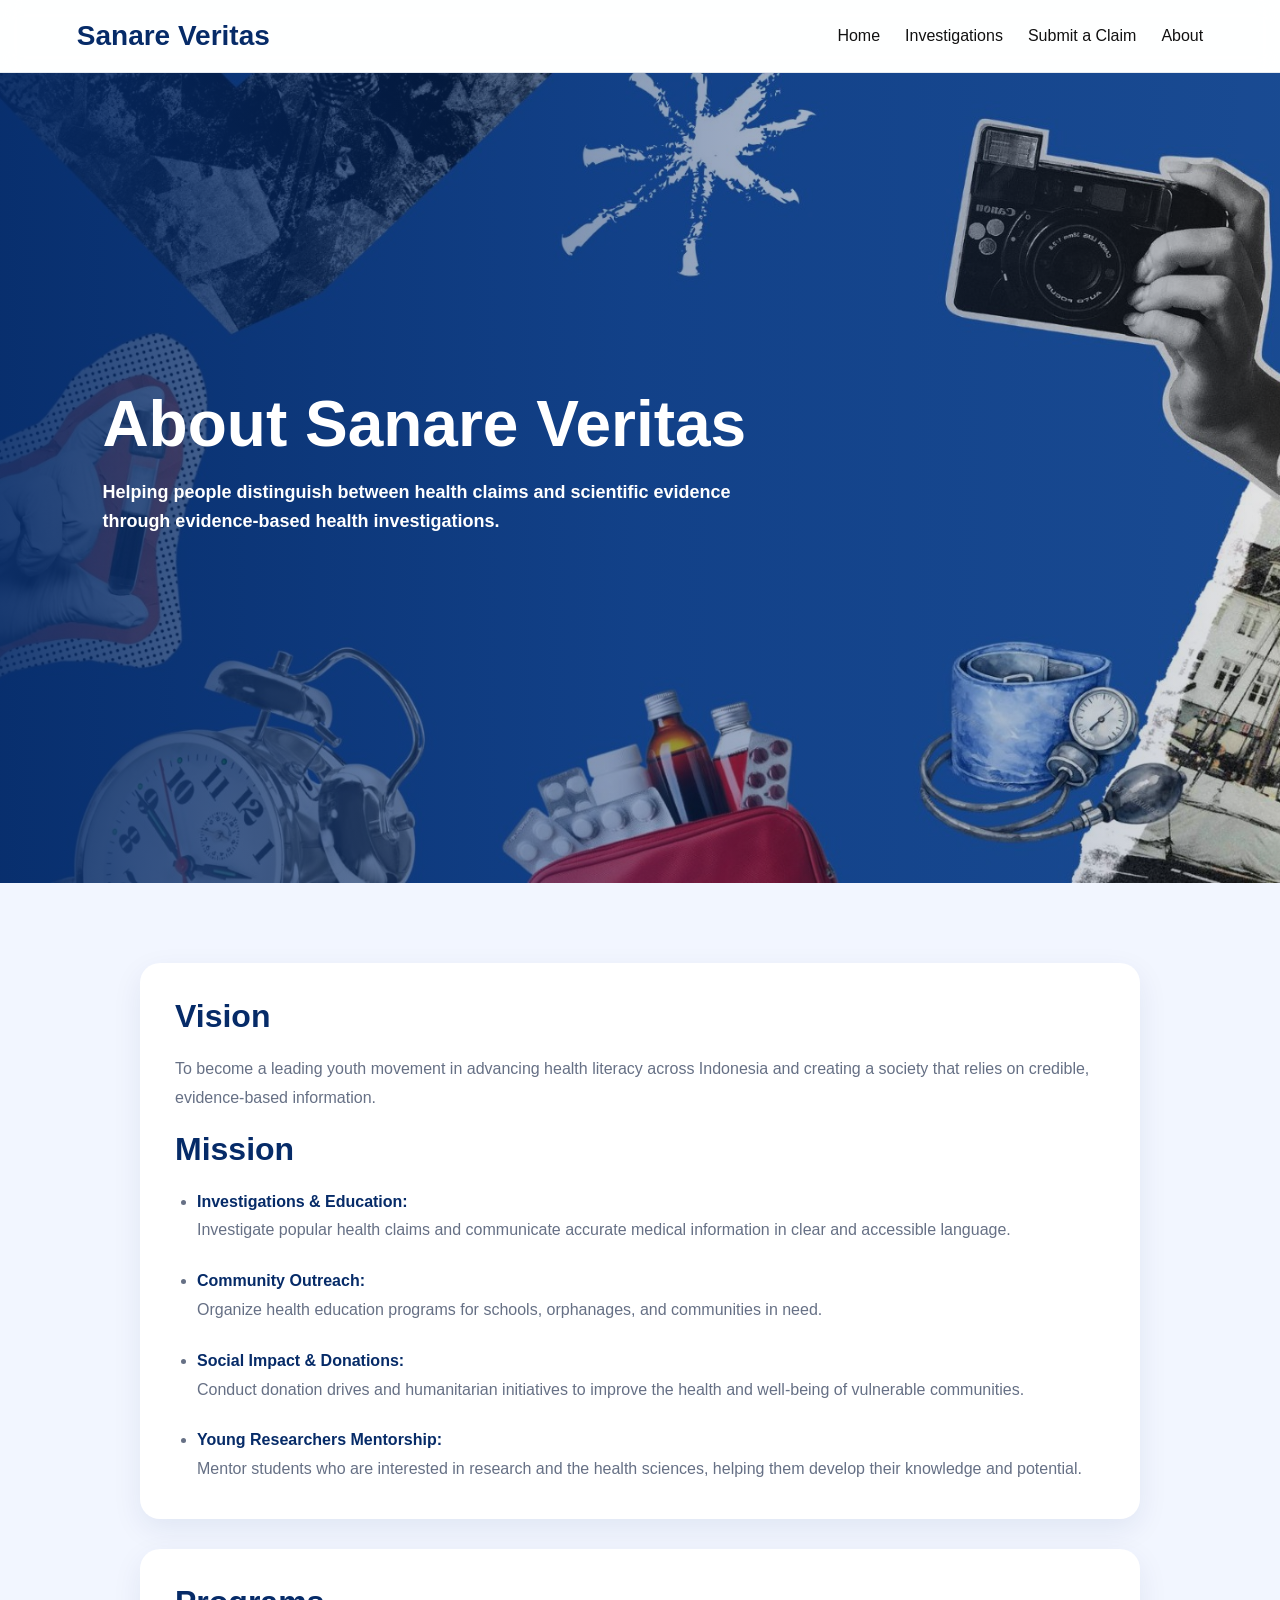
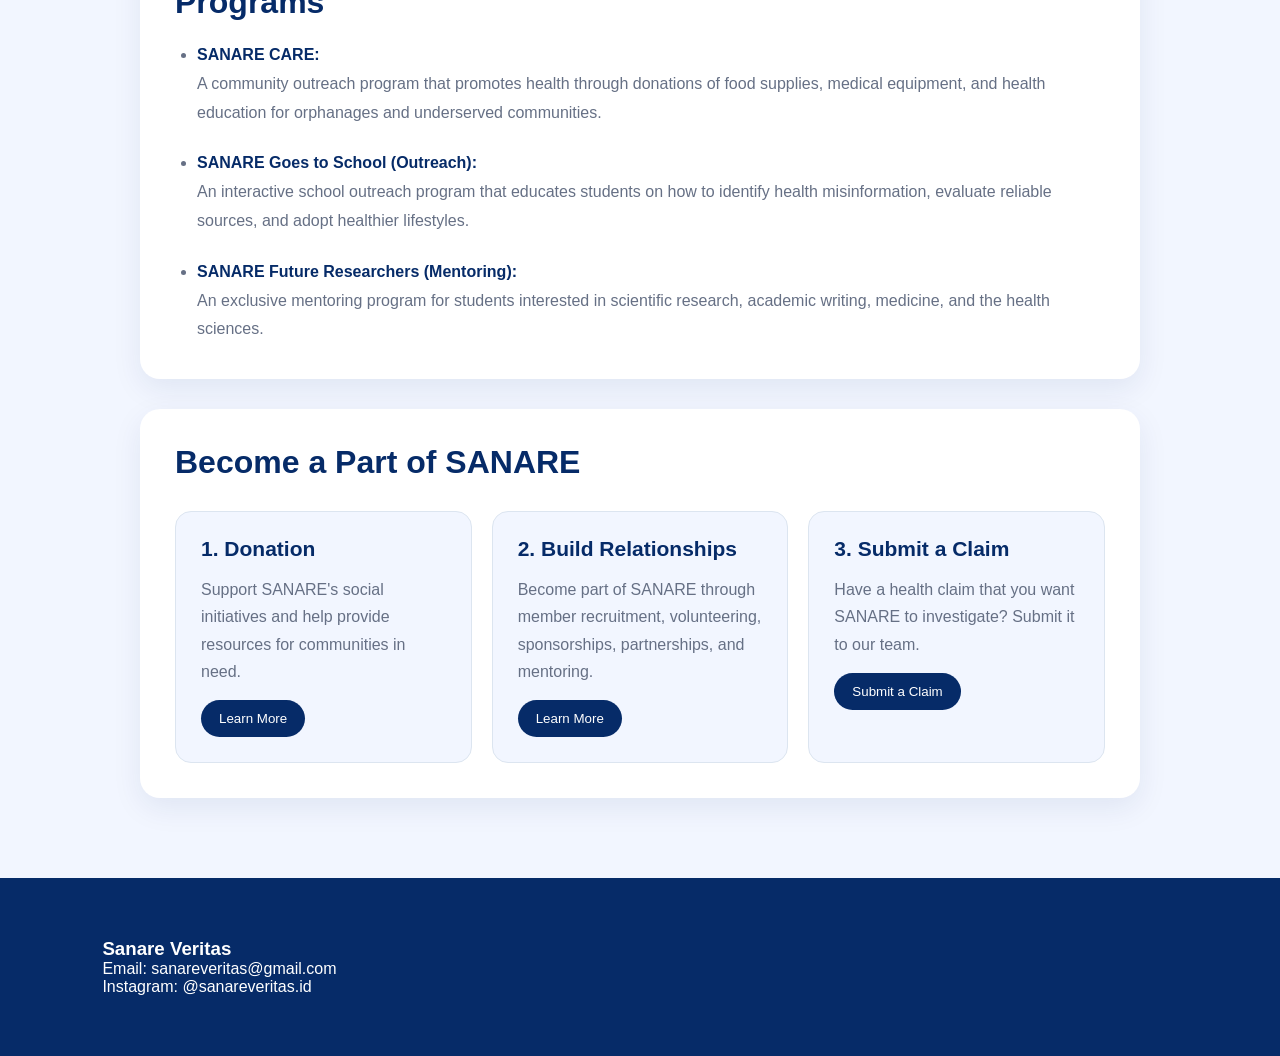
==== en/about.html @ 3969fbb6 "Merge 78046a35887aaabdb91041d71debe94c74459036 into 4fbbf6a1443d16c2fba03d0365af01596f315099" ====
<!DOCTYPE html>
<html lang="en">

<head>
    <meta charset="UTF-8">
    <meta name="viewport" content="width=device-width, initial-scale=1.0">
    <title>About - Sanare Veritas</title>
    <link rel="stylesheet" href="../assets/css/style.css">
</head>

<body>



<!-- NAVBAR -->
<header>
    <h1 class="logo">Sanare Veritas</h1>

    <nav>
        <a href="index.html">Home</a>
        <a href="investigations.html">Investigations</a>
        <a href="submit-a-claim.html">Submit a Claim</a>
        <a href="about.html">About</a>
    </nav>
</header>


<!-- HERO -->
<section class="about-page">

    <div class="about-content">

        <h2>About Sanare Veritas</h2>

        <p>
            <b>
                Helping people distinguish between health claims and scientific
                evidence through evidence-based health investigations.
            </b>
        </p>

    </div>

</section>


<!-- ABOUT CONTENT -->
<section class="about-details">


    <!-- VISION + MISSION -->
    <div class="about-item">

        <h2>Vision</h2>

        <p>
            To become a leading youth movement in advancing health literacy
            across Indonesia and creating a society that relies on credible,
            evidence-based information.
        </p>

        <br>

        <h2>Mission</h2>

        <ul class="about-list">

            <li>
                <strong>Investigations & Education:</strong><br>
                Investigate popular health claims and communicate accurate
                medical information in clear and accessible language.
            </li>

            <li>
                <strong>Community Outreach:</strong><br>
                Organize health education programs for schools, orphanages,
                and communities in need.
            </li>

            <li>
                <strong>Social Impact & Donations:</strong><br>
                Conduct donation drives and humanitarian initiatives to improve
                the health and well-being of vulnerable communities.
            </li>

            <li>
                <strong>Young Researchers Mentorship:</strong><br>
                Mentor students who are interested in research and the health
                sciences, helping them develop their knowledge and potential.
            </li>

        </ul>

    </div>


    <!-- PROGRAMS -->
    <div class="about-item">

        <h2>Programs</h2>

        <ul class="about-list">

            <li>
                <strong>SANARE CARE:</strong><br>
                A community outreach program that promotes health through
                donations of food supplies, medical equipment, and health
                education for orphanages and underserved communities.
            </li>

            <li>
                <strong>SANARE Goes to School (Outreach):</strong><br>
                An interactive school outreach program that educates students
                on how to identify health misinformation, evaluate reliable
                sources, and adopt healthier lifestyles.
            </li>

            <li>
                <strong>SANARE Future Researchers (Mentoring):</strong><br>
                An exclusive mentoring program for students interested in
                scientific research, academic writing, medicine, and the
                health sciences.
            </li>

        </ul>

    </div>


    <!-- BECOME A PART -->
    <div class="about-item become-section">

        <h2>Become a Part of SANARE</h2>

        <div class="become-grid">


            <!-- DONATION -->
            <div class="become-card">

                <h3>1. Donation</h3>

                <p>
                    Support SANARE's social initiatives and help provide
                    resources for communities in need.
                </p>

                <a href="donation.html">
                    <button>Learn More</button>
                </a>

            </div>


            <!-- BUILD RELATIONSHIPS -->
            <div class="become-card">

                <h3>2. Build Relationships</h3>

                <p>
                    Become part of SANARE through member recruitment,
                    volunteering, sponsorships, partnerships, and mentoring.
                </p>

                <a href="relationships.html">
                    <button>Learn More</button>
                </a>

            </div>


            <!-- Submit a Claim -->
            <div class="become-card">

                <h3>3. Submit a Claim</h3>

                <p>
                    Have a health claim that you want SANARE to investigate?
                    Submit it to our team.
                </p>

                <a href="submit-a-claim.html">
                    <button>Submit a Claim</button>
                </a>

            </div>


        </div>

    </div>


</section>


<!-- FOOTER -->
<footer>

    <h3>Sanare Veritas</h3>

    <p>Email: sanareveritas@gmail.com</p>

    <p>Instagram: @sanareveritas.id</p>

</footer>


</body>
</html>
---- assets/css/style.css ----
* {
    margin: 0;
    padding: 0;
    box-sizing: border-box;
    font-family: Arial, sans-serif;
}

:root {
    --navy: #062B68;
    --blue: #4C7C9B;
    --light-blue: #F2F6FF;
    --white: #FFFFFF;
    --black: #111111;
    --gray: #667085;
}

html {
    scroll-behavior: smooth;
}

body {
    background: var(--light-blue);
    color: var(--black);
    overflow-x: hidden;
}


/* =========================================================
   NAVBAR
========================================================= */

header {
    position: sticky;
    top: 0;
    z-index: 1000;

    display: flex;
    justify-content: space-between;
    align-items: center;

    padding: 20px 6%;

    background: rgba(255, 255, 255, 0.93);
    backdrop-filter: blur(10px);

    border-bottom: 1px solid #e5eaf0;
}

.logo {
    font-size: 28px;
    font-weight: 700;
    color: var(--navy);
}

nav {
    display: flex;
    gap: 25px;
}

nav a {
    text-decoration: none;
    color: var(--black);
    font-weight: 500;
    transition: 0.3s ease;
}

nav a:hover {
    color: var(--blue);
}

#header-placeholder {
    min-height: 90px;
}


/* =========================================================
   HOME — HERO
========================================================= */

.hero {
    min-height: 90vh;

    position: relative;

    display: flex;
    align-items: center;

    padding: 80px 8%;

    background:
        linear-gradient(
            90deg,
            rgba(6, 43, 104, 0.9),
            rgba(6, 43, 104, 0.45),
            rgba(0, 0, 0, 0.1)
        ),
        url("../images/hero-banner.jpeg") center / cover no-repeat;

    overflow: hidden;

    margin-bottom: 50px;
}

.hero-content {
    position: relative;
    z-index: 2;

    max-width: 700px;

    text-align: left;

    color: white;

    animation: heroText 1s ease-out;
}

.hero-content h2 {
    font-size: 64px;
    line-height: 1.05;
    margin-bottom: 20px;
}

.hero-content p {
    font-size: 18px;
    line-height: 1.6;
    margin-bottom: 30px;
    color: white;
}

.btn {
    display: inline-block;

    padding: 13px 23px;

    background: var(--navy);
    color: white;

    text-decoration: none;

    border-radius: 999px;

    font-weight: bold;

    transition: 0.3s ease;
}

.btn:hover {
    background: #0E449C;
    transform: translateY(-3px);
}

@keyframes heroText {
    from {
        opacity: 0;
        transform: translateY(40px);
    }

    to {
        opacity: 1;
        transform: translateY(0);
    }
}


/* =========================================================
   LARGE CARD
========================================================= */

.card-large {
    width: 100%;
    max-width: 1100px;

    min-height: 280px;

    margin: 20px auto 30px;

    padding: 35px;

    display: flex;
    align-items: center;

    gap: 40px;

    background: var(--white);

    border-radius: 20px;

    box-shadow:
        0 10px 30px rgba(6, 43, 104, 0.08);

    transition:
        transform 0.5s ease,
        box-shadow 0.5s ease;
}

.card-large:hover {
    transform: translateY(-10px) scale(1.01);

    box-shadow:
        0 20px 45px rgba(6, 43, 104, 0.18);
}

.card-large img {
    width: 350px;
    height: 230px;

    object-fit: cover;

    border-radius: 15px;

    flex-shrink: 0;

    transition: transform 0.5s ease;
}

.card-large:hover img {
    transform: scale(1.03);
}

.card-large h3 {
    font-size: 30px;
    line-height: 1.25;

    margin-bottom: 15px;

    color: var(--navy);
}

.card-large p {
    color: var(--gray);

    line-height: 1.7;

    margin-bottom: 20px;
}

.card-large button {
    padding: 12px 20px;

    background: var(--navy);
    color: white;

    border: none;
    border-radius: 999px;

    cursor: pointer;

    transition: 0.3s ease;
}

.card-large button:hover {
    background: var(--blue);
    transform: translateY(-2px);
}


/* =========================================================
   PRINCIPLES
========================================================= */

.principles {
    padding-left: 22px;
}

.principles li {
    margin-bottom: 18px;

    line-height: 1.7;

    color: var(--gray);
}


/* =========================================================
   INVESTIGATIONS
========================================================= */

.investigations {
    width: 90%;
    max-width: 1200px;

    margin: 70px auto;

    padding: 40px;

    background: #E8F0FA;

    border-radius: 25px;
}

.grid {
    display: grid;

    grid-template-columns: repeat(2, minmax(0, 1fr));

    gap: 30px;

    max-width: 1100px;

    margin: 0 auto;
}

.card {
    background: var(--white);

    border-radius: 18px;

    overflow: hidden;

    box-shadow:
        0 8px 20px rgba(6, 43, 104, 0.08);

    transition:
        transform 0.5s ease,
        box-shadow 0.5s ease;
}

.card:hover {
    transform: translateY(-10px) scale(1.02);

    box-shadow:
        0 20px 40px rgba(6, 43, 104, 0.18);
}

.card img {
    width: 100%;
    height: 210px;

    object-fit: cover;

    display: block;
}

.card-content {
    padding: 25px;
}

.card h3 {
    font-size: 20px;

    line-height: 1.4;

    margin-bottom: 12px;

    color: var(--navy);
}

.card p {
    font-size: 15px;

    color: var(--gray);

    line-height: 1.6;

    margin: 0;
}

.card-link {
    display: block;

    text-decoration: none;

    color: inherit;
}

.card-link .card-large {
    cursor: pointer;
}


/* =========================================================
   HOME — FEATURED
========================================================= */

.featured {
    width: 90%;
    max-width: 1200px;

    margin: 80px auto;
}

.featured h2 {
    font-size: 40px;

    margin-bottom: 30px;

    color: var(--navy);

    padding-left: 35px;
}


/* =========================================================
   ABOUT — HERO
   SAME AS HOME
========================================================= */

.about-page {
    min-height: 90vh;

    position: relative;

    display: flex;
    align-items: center;

    padding: 80px 8%;

    background:
        linear-gradient(
            90deg,
            rgba(6, 43, 104, 0.9),
            rgba(6, 43, 104, 0.45),
            rgba(0, 0, 0, 0.1)
        ),
        url("../images/hero-banner.jpeg") center / cover no-repeat;

    overflow: hidden;
}

.about-content {
    position: relative;
    z-index: 2;

    max-width: 700px;

    text-align: left;

    color: white;

    animation: heroText 1s ease-out;
}

.about-content h2 {
    font-size: 64px;

    line-height: 1.05;

    margin-bottom: 20px;
}

.about-content p {
    font-size: 18px;

    line-height: 1.6;

    margin-bottom: 30px;

    color: white;
}


/* =========================================================
   ABOUT — CONTENT BOXES
========================================================= */

.about-details {
    width: 90%;
    max-width: 1000px;

    margin: 80px auto;

    display: flex;
    flex-direction: column;

    gap: 30px;
}

.about-item {
    background: var(--white);

    padding: 35px;

    border-radius: 20px;

    box-shadow:
        0 10px 30px rgba(6, 43, 104, 0.08);

    transition:
        transform 0.4s ease,
        box-shadow 0.4s ease;
}

.about-item:hover {
    transform: translateY(-5px);

    box-shadow:
        0 18px 35px rgba(6, 43, 104, 0.14);
}

.about-item h2 {
    font-size: 32px;

    margin-bottom: 20px;

    color: var(--navy);
}

.about-item p {
    margin: 0;

    line-height: 1.8;

    color: var(--gray);
}

.about-list {
    padding-left: 22px;
}

.about-list li {
    margin-bottom: 22px;

    line-height: 1.8;

    color: var(--gray);
}

.about-list li:last-child {
    margin-bottom: 0;
}

.about-list strong {
    color: var(--navy);
}


/* =========================================================
   BECOME A PART OF SANARE
========================================================= */

.become-section h2 {
    margin-bottom: 30px;
}

.become-grid {
    display: grid;

    grid-template-columns: repeat(3, 1fr);

    gap: 20px;
}

.become-card {
    padding: 25px;

    background: var(--light-blue);

    border-radius: 16px;

    border: 1px solid #dce5f0;

    transition:
        transform 0.4s ease,
        box-shadow 0.4s ease;
}

.become-card:hover {
    transform: translateY(-5px);

    box-shadow:
        0 12px 25px rgba(6, 43, 104, 0.12);
}

.become-card h3 {
    font-size: 21px;

    margin-bottom: 15px;

    color: var(--navy);
}

.become-card p {
    line-height: 1.7;

    color: var(--gray);
}

.become-card button {
    margin-top: 15px;

    padding: 11px 18px;

    background: var(--navy);

    color: white;

    border: none;

    border-radius: 999px;

    cursor: pointer;

    transition: 0.3s ease;
}

.become-card button:hover {
    background: var(--blue);

    transform: translateY(-2px);
}


/* =========================================================
   SUBMIT A CLAIM
========================================================= */

.submit-section {
    width: 90%;
    max-width: 800px;

    margin: auto;

    padding: 100px 0;
}

.submit-section h2 {
    font-size: 48px;

    margin-bottom: 20px;

    color: var(--navy);
}

.submit-section p {
    color: var(--gray);

    margin-bottom: 40px;

    line-height: 1.7;
}

.claim-form {
    display: flex;

    flex-direction: column;

    gap: 20px;
}

.claim-form label {
    font-weight: 600;

    color: var(--navy);
}

.claim-form input,
.claim-form textarea {
    width: 100%;

    padding: 15px;

    border: 1px solid #d7dee8;

    border-radius: 12px;

    font-size: 16px;

    background: white;
}

.claim-form textarea {
    min-height: 150px;

    resize: vertical;
}

.claim-form button {
    width: fit-content;

    padding: 14px 24px;

    background: var(--navy);

    color: white;

    border: none;

    border-radius: 999px;

    cursor: pointer;
}

.claim-form button:hover {
    background: var(--blue);
}


/* =========================================================
   ARTICLE
========================================================= */

.article {
    width: 90%;
    max-width: 900px;

    margin: 60px auto;
}

.article h1 {
    font-size: 52px;

    line-height: 1.2;

    margin-bottom: 20px;

    color: var(--navy);
}

.article-meta {
    display: flex;

    gap: 20px;

    color: var(--gray);

    font-size: 15px;

    margin-bottom: 10px;
}

.editor {
    color: var(--gray);

    margin-bottom: 30px;
}

.article-image {
    width: 100%;

    border-radius: 18px;

    margin-bottom: 40px;
}

.article h2 {
    font-size: 34px;

    margin-bottom: 20px;

    color: var(--navy);
}

.article p {
    font-size: 18px;

    line-height: 1.8;

    color: #333;
}

mark {
    background: #DCEBFA;

    color: var(--navy);

    padding: 2px 4px;

    border-radius: 4px;
}


/* =========================================================
   FOOTER
========================================================= */

footer {
    margin-top: 80px;

    padding: 60px 8%;

    background: var(--navy);

    color: white;
}


/* =========================================================
   MOBILE
========================================================= */

@media (max-width: 768px) {

    header {
        flex-direction: column;

        gap: 15px;

        padding: 20px;
    }

    nav {
        gap: 15px;

        flex-wrap: wrap;

        justify-content: center;
    }


    /* HOME */

    .hero {
        min-height: 75vh;

        padding: 50px 25px;
    }

    .hero-content h2 {
        font-size: 40px;
    }

    .hero-content p {
        font-size: 16px;
    }


    /* LARGE CARD */

    .card-large {
        flex-direction: column;

        padding: 25px;

        gap: 25px;
    }

    .card-large img {
        width: 100%;

        height: 250px;
    }

    .card-large h3 {
        font-size: 25px;
    }


    /* INVESTIGATIONS */

    .investigations {
        width: 92%;

        padding: 25px;

        margin: 60px auto;
    }

    .grid {
        grid-template-columns: 1fr;
    }

    .card img {
        height: 220px;
    }


    /* ABOUT */

    .about-page {
        min-height: 75vh;

        padding: 50px 25px;
    }

    .about-content h2 {
        font-size: 40px;
    }

    .about-content p {
        font-size: 16px;
    }

    .about-details {
        width: 92%;

        margin: 60px auto;
    }

    .about-item {
        padding: 25px;
    }

    .about-item h2 {
        font-size: 26px;
    }

    .become-grid {
        grid-template-columns: 1fr;
    }


    /* FEATURED */

    .featured h2 {
        font-size: 32px;
        padding-left: 25px;
    }


    /* SUBMIT CLAIM */

    .submit-section {
        width: 90%;

        padding: 70px 0;
    }

    .submit-section h2 {
        font-size: 38px;
    }


    /* ARTICLE */

    .article {
        width: 90%;
    }

    .article h1 {
        font-size: 36px;
    }

    .article-meta {
        flex-direction: column;

        gap: 5px;
    }

    .article h2 {
        font-size: 26px;
    }

    .article p {
        font-size: 16px;
    }
}
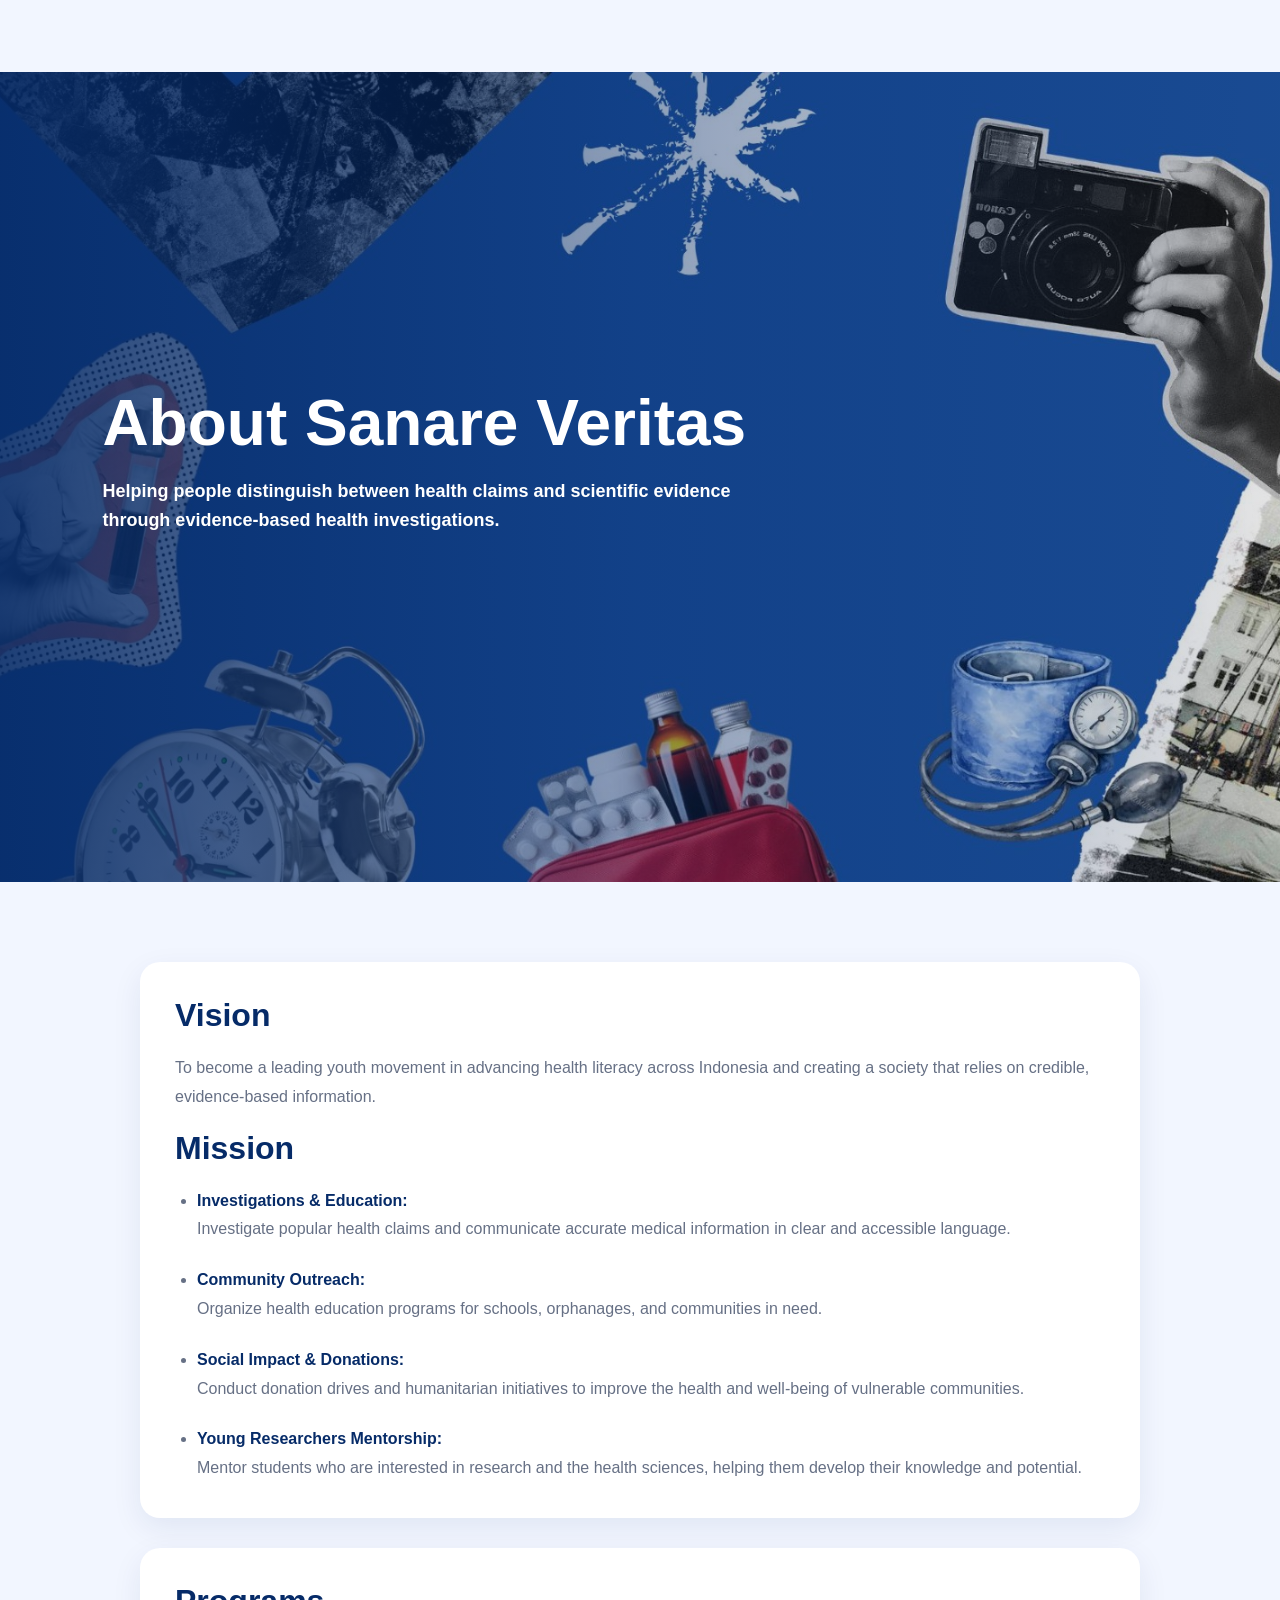
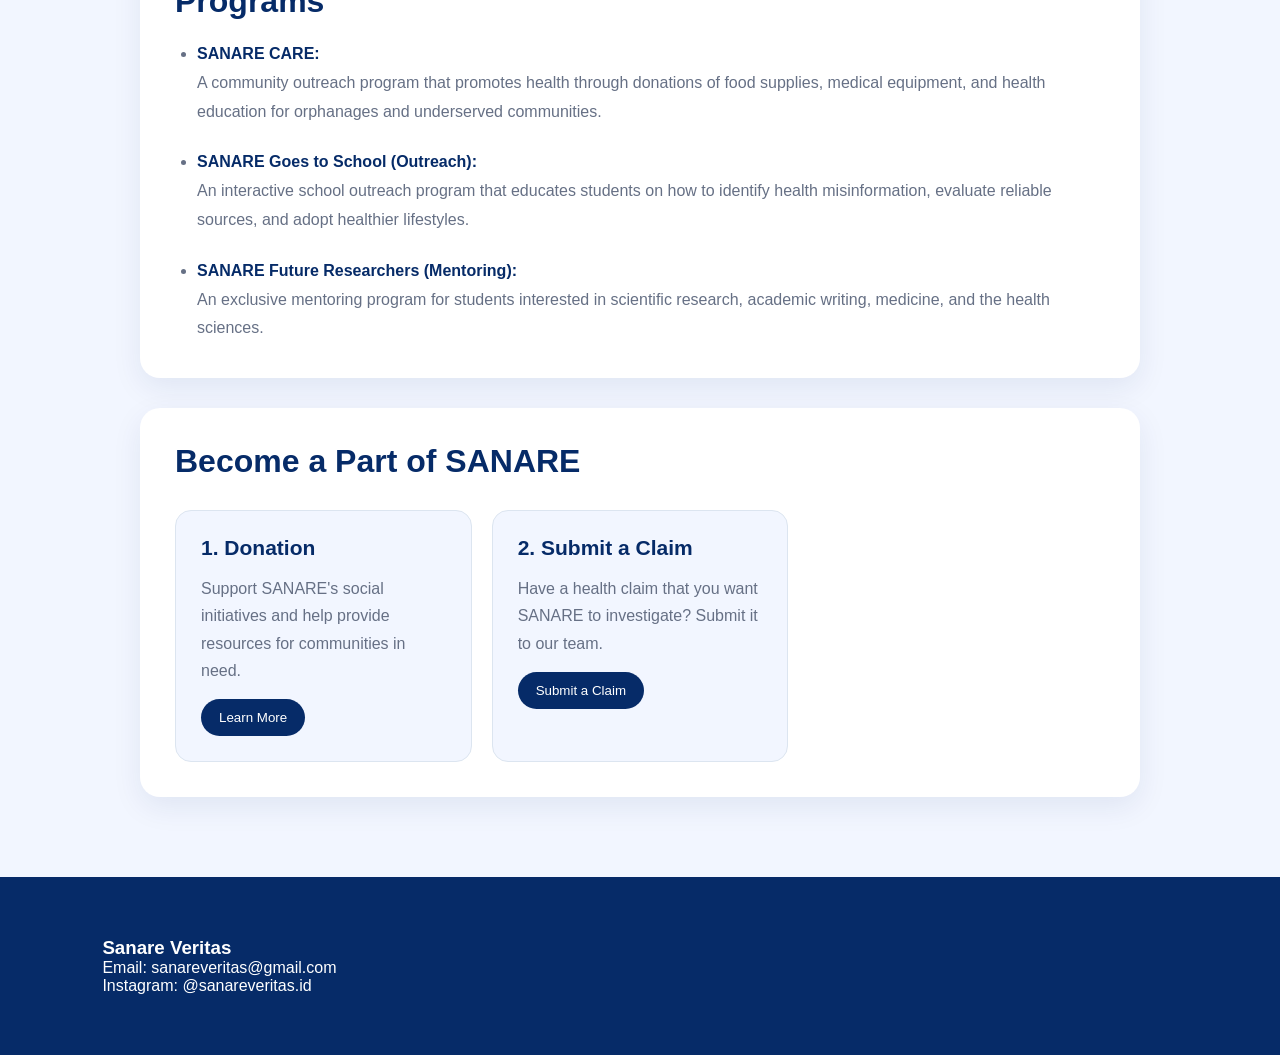
==== commit 44d7629e: "Merge pull request #20 from KucingJalanan12/main Cleaned up all CSS, website almost ready to launch" ====
--- a/en/about.html
+++ b/en/about.html
@@ -13,17 +13,8 @@
 
 
 <!-- NAVBAR -->
-<header>
-    <h1 class="logo">Sanare Veritas</h1>
-
-    <nav>
-        <a href="index.html">Home</a>
-        <a href="investigations.html">Investigations</a>
-        <a href="submit-a-claim.html">Submit a Claim</a>
-        <a href="about.html">About</a>
-    </nav>
-</header>
-
+<div id="header-placeholder"></div>
+<script src="../assets/js/header-loader.js"></script>
 
 <!-- HERO -->
 <section class="about-page">
@@ -137,7 +128,6 @@
 
             <!-- DONATION -->
             <div class="become-card">
-
                 <h3>1. Donation</h3>
 
                 <p>
@@ -148,31 +138,27 @@
                 <a href="donation.html">
                     <button>Learn More</button>
                 </a>
-
-            </div>
-
-
-            <!-- BUILD RELATIONSHIPS -->
-            <div class="become-card">
-
-                <h3>2. Build Relationships</h3>
-
-                <p>
-                    Become part of SANARE through member recruitment,
-                    volunteering, sponsorships, partnerships, and mentoring.
-                </p>
-
-                <a href="relationships.html">
+            </div>
+
+
+            <!-- BUILD RELATIONSHIPS
+            <div class="become-card">
+                <h3>2. Partner with SANARE</h3>
+
+                <p>
+                    TBA
+                </p>
+
+                <a href="partnership.html">
                     <button>Learn More</button>
                 </a>
-
-            </div>
+            </div>
+        -->
 
 
             <!-- Submit a Claim -->
             <div class="become-card">
-
-                <h3>3. Submit a Claim</h3>
+                <h3>2. Submit a Claim</h3> <!-- dont' forget to change to 3-->
 
                 <p>
                     Have a health claim that you want SANARE to investigate?
@@ -182,9 +168,35 @@
                 <a href="submit-a-claim.html">
                     <button>Submit a Claim</button>
                 </a>
-
-            </div>
-
+            </div>
+
+            <!-- Sponsor
+            <div class="become-card">
+                <h3>4. Sponsor SANARE</h3>
+                
+                <p>
+                    TBA
+                </p>
+
+                <a href="sponsor.html">
+                    <button>Sponsor Us</button>
+                </a>
+            </div>
+        -->
+
+            <!-- MENTORING
+            <div class="become-card">
+                <h3>4. Mentoring by SANARE</h3>
+                
+                <p>
+                    TBA
+                </p>
+
+                <a href="mentoring.html">
+                    <button>Learn More</button>
+                </a>
+            </div>
+        -->
 
         </div>
 
@@ -193,7 +205,7 @@
 
 </section>
 
-
+<script src="../assets/js/script.js"></script>
 <!-- FOOTER -->
 <footer>
 
--- a/assets/css/style.css
+++ b/assets/css/style.css
@@ -16,6 +16,7 @@
 
 html {
     scroll-behavior: smooth;
+    overscroll-behavior: none;
 }
 
 body {
@@ -38,7 +39,9 @@
     justify-content: space-between;
     align-items: center;
 
-    padding: 20px 6%;
+    min-height: 72px;
+    padding: 6px 1%;
+    padding-right: 3%;
 
     background: rgba(255, 255, 255, 0.93);
     backdrop-filter: blur(10px);
@@ -47,9 +50,51 @@
 }
 
 .logo {
-    font-size: 28px;
-    font-weight: 700;
-    color: var(--navy);
+    display: block;
+    width: 60px;
+    height: 60px;
+    object-fit: cover;
+    border-radius: 10px;
+}
+
+.logo-div > a {
+    position: relative;
+    display: block;
+    width: 60px;
+    height: 60px;
+}
+
+.logo-div img {
+    position: absolute;
+    top: 50%;
+    left: 50%;
+    display: block;
+    object-fit: cover;
+    border-radius: 10px;
+    transform: translate(-50%, -50%);
+    transition: opacity 250ms ease;
+}
+
+#logo {
+    width: 60px;
+    height: 60px;
+    opacity: 1;
+}
+
+#logo-home {
+    width: 48px;
+    height: 48px;
+    opacity: 0;
+}
+
+.logo-div:hover #logo,
+.logo-div:focus-within #logo {
+    opacity: 0;
+}
+
+.logo-div:hover #logo-home,
+.logo-div:focus-within #logo-home {
+    opacity: 1;
 }
 
 nav {
@@ -69,7 +114,7 @@
 }
 
 #header-placeholder {
-    min-height: 90px;
+    min-height: 72px;
 }
 
 
@@ -270,37 +315,42 @@
     color: var(--gray);
 }
 
-
-/* =========================================================
-   INVESTIGATIONS
-========================================================= */
-
-.investigations {
+/* =========================================================
+    INVESTIGATIONS PREVIEW
+========================================================= */
+
+.grid-investigations {
+    display: grid;
+
+    grid-template-columns: repeat(2, minmax(0, 1fr));
+
+    gap: 30px;
+
+    max-width: 1100px;
+
+    margin: 0 auto;
+
+    align-items: stretch;
+}
+
+.investigations-preview {
     width: 90%;
     max-width: 1200px;
 
-    margin: 70px auto;
-
-    padding: 40px;
-
-    background: #E8F0FA;
-
-    border-radius: 25px;
-}
-
-.grid {
-    display: grid;
-
-    grid-template-columns: repeat(2, minmax(0, 1fr));
-
-    gap: 30px;
-
-    max-width: 1100px;
-
-    margin: 0 auto;
-}
-
-.card {
+    margin: 80px auto;
+}
+
+.investigations-preview h2 {
+    font-size: 40px;
+
+    margin-bottom: 30px;
+
+    color: var(--navy);
+
+    padding-left: 35px;
+}
+
+.card-preview {
     background: var(--white);
 
     border-radius: 18px;
@@ -313,6 +363,117 @@
     transition:
         transform 0.5s ease,
         box-shadow 0.5s ease;
+
+    display: flex;
+    flex-direction: column;
+
+    height: 375px;
+}
+
+.card-preview:hover {
+    transform: translateY(-10px) scale(1.02);
+
+    box-shadow:
+        0 20px 40px rgba(6, 43, 104, 0.18);
+}
+
+.card-preview img {
+    width: 100%;
+    height: 210px;
+
+    object-fit: cover;
+    padding: 15px;
+
+    border-radius: 23px;
+
+    display: block;
+}
+
+.card-preview-content {
+    padding: 20px;
+    padding-top: 5px;
+
+    display: flex;
+    flex-direction: column;
+
+    flex: 1;
+}
+
+.card-preview h3 {
+    font-size: 20px;
+
+    line-height: 1.4;
+
+    margin-bottom: 12px;
+
+    color: var(--navy);
+}
+
+.card-preview p {
+    font-size: 15px;
+
+    color: var(--gray);
+
+    line-height: 1.6;
+
+    margin: 0;
+}
+
+.card-preview .btn {
+    align-self: flex-start;
+    margin-top: 20px;
+}
+
+.card-link {
+    display: flex;
+
+    text-decoration: none;
+
+    color: inherit;
+
+    height: 100%;
+}
+
+.card-link .card-large {
+    cursor: pointer;
+}
+
+/* =========================================================
+   INVESTIGATIONS
+========================================================= */
+
+.grid {
+    display: grid;
+
+    grid-template-columns: repeat(2, minmax(0, 1fr));
+
+    gap: 30px;
+
+    max-width: 1100px;
+
+    margin: 0 auto;
+
+    align-items: stretch;
+}
+
+.card {
+    background: var(--white);
+
+    border-radius: 18px;
+
+    overflow: hidden;
+
+    box-shadow:
+        0 8px 20px rgba(6, 43, 104, 0.08);
+
+    transition:
+        transform 0.5s ease,
+        box-shadow 0.5s ease;
+
+    display: flex;
+    flex-direction: column;
+
+    height: 420px;
 }
 
 .card:hover {
@@ -333,6 +494,11 @@
 
 .card-content {
     padding: 25px;
+
+    display: flex;
+    flex-direction: column;
+
+    flex: 1;
 }
 
 .card h3 {
@@ -356,18 +522,18 @@
 }
 
 .card-link {
-    display: block;
+    display: flex;
 
     text-decoration: none;
 
     color: inherit;
+
+    height: 100%;
 }
 
 .card-link .card-large {
     cursor: pointer;
 }
-
-
 /* =========================================================
    HOME — FEATURED
 ========================================================= */
@@ -641,6 +807,10 @@
     font-weight: 600;
 
     color: var(--navy);
+    display: inline-flex;
+    align-items: center;
+    gap: 10px;
+    line-height: 1.5;
 }
 
 .claim-form input,
@@ -658,6 +828,20 @@
     background: white;
 }
 
+.claim-form input[type="radio"],
+.claim-form input[type="checkbox"] {
+    width: auto;
+    min-width: 18px;
+    height: 18px;
+    margin: 0;
+    padding: 0;
+    border: none;
+    border-radius: 0;
+    background: transparent;
+    flex-shrink: 0;
+    accent-color: var(--navy);
+}
+
 .claim-form textarea {
     min-height: 150px;
 
@@ -837,22 +1021,27 @@
 
     /* INVESTIGATIONS */
 
-    .investigations {
-        width: 92%;
-
-        padding: 25px;
-
-        margin: 60px auto;
-    }
-
-    .grid {
-        grid-template-columns: 1fr;
-    }
-
-    .card img {
-        height: 220px;
-    }
-
+    /* INVESTIGATIONS */
+
+.investigations {
+    width: 92%;
+
+    padding: 25px;
+
+    margin: 60px auto;
+}
+
+.grid {
+    grid-template-columns: 1fr;
+}
+
+.card {
+    height: auto;
+}
+
+.card img {
+    height: 220px;
+}
 
     /* ABOUT */
 
